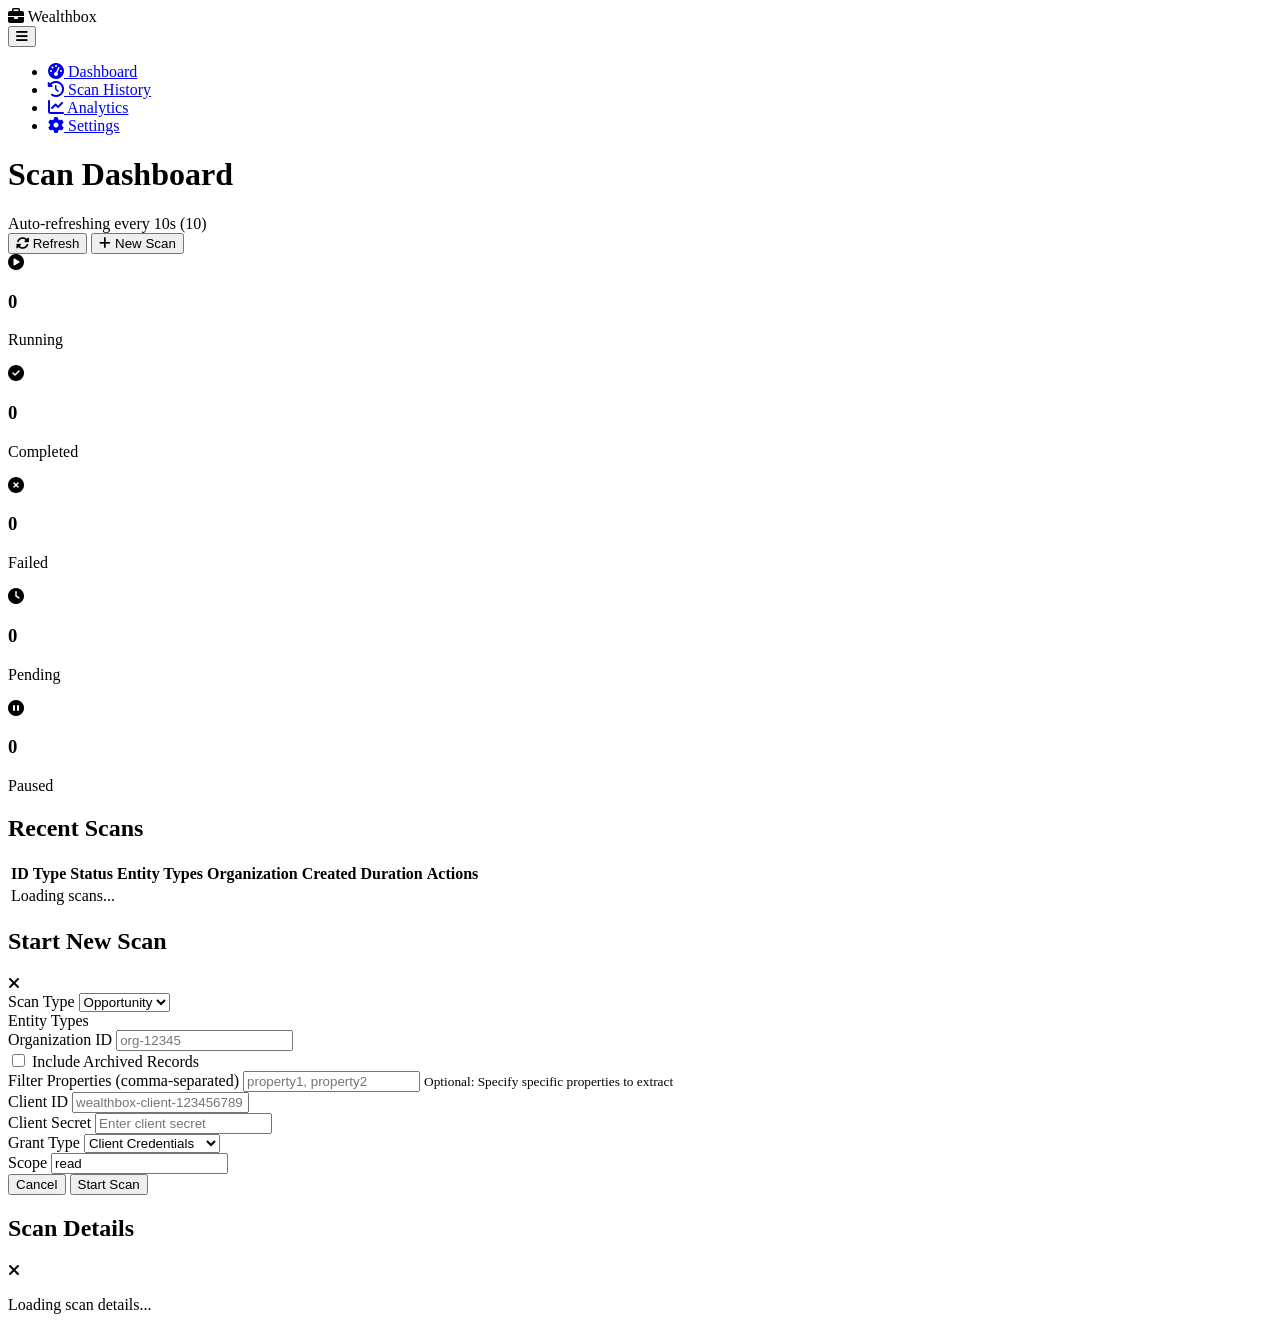
==== eMoney-core/app/static/index.html @ 4cdd3062 "added asetclass" ====
<!DOCTYPE html>
<html lang="en">

<head>
    <meta charset="UTF-8">
    <meta name="viewport" content="width=device-width, initial-scale=1.0">
    <title>Wealthbox Scan Dashboard</title>
    <link rel="stylesheet" href="https://cdnjs.cloudflare.com/ajax/libs/font-awesome/6.4.0/css/all.min.css">
    <link rel="stylesheet" href="/static/css/styles.css">
</head>

<body>
    <div class="app-container">
        <aside class="sidebar">
            <div class="sidebar-header">
                <div class="logo">
                    <i class="fas fa-briefcase"></i>
                    <span>Wealthbox</span>
                </div>
                <button class="mobile-toggle" id="sidebar-toggle">
                    <i class="fas fa-bars"></i>
                </button>
            </div>
            <nav class="sidebar-nav">
                <ul>
                    <li class="active"><a href="#"><i class="fas fa-tachometer-alt"></i> Dashboard</a></li>
                    <li><a href="#"><i class="fas fa-history"></i> Scan History</a></li>
                    <li><a href="#"><i class="fas fa-chart-line"></i> Analytics</a></li>
                    <li><a href="#"><i class="fas fa-cog"></i> Settings</a></li>
                </ul>
            </nav>
        </aside>

        <main class="main-content">
            <header class="top-header">
                <h1>Scan Dashboard</h1>
                <div class="header-actions">
                    <div class="refresh-status">
                        <span>Auto-refreshing every <span id="refresh-seconds">10</span>s</span>
                        <span id="countdown">(10)</span>
                    </div>
                    <div class="header-buttons">
                        <button id="refresh-btn" class="btn btn-icon">
                            <i class="fas fa-sync-alt"></i>
                            <span>Refresh</span>
                        </button>
                        <button id="new-scan-btn" class="btn btn-primary">
                            <i class="fas fa-plus"></i>
                            <span>New Scan</span>
                        </button>
                    </div>
                </div>
            </header>

            <div class="dashboard-stats">
                <div class="stat-card">
                    <div class="stat-icon running">
                        <i class="fas fa-play-circle"></i>
                    </div>
                    <div class="stat-content">
                        <h3 id="running-count">0</h3>
                        <p>Running</p>
                    </div>
                </div>
                <div class="stat-card">
                    <div class="stat-icon completed">
                        <i class="fas fa-check-circle"></i>
                    </div>
                    <div class="stat-content">
                        <h3 id="completed-count">0</h3>
                        <p>Completed</p>
                    </div>
                </div>
                <div class="stat-card">
                    <div class="stat-icon failed">
                        <i class="fas fa-times-circle"></i>
                    </div>
                    <div class="stat-content">
                        <h3 id="failed-count">0</h3>
                        <p>Failed</p>
                    </div>
                </div>
                <div class="stat-card">
                    <div class="stat-icon pending">
                        <i class="fas fa-clock"></i>
                    </div>
                    <div class="stat-content">
                        <h3 id="pending-count">0</h3>
                        <p>Pending</p>
                    </div>
                </div>
                <div class="stat-card">
                    <div class="stat-icon paused">
                        <i class="fas fa-pause-circle"></i>
                    </div>
                    <div class="stat-content">
                        <h3 id="paused-count">0</h3>
                        <p>Paused</p>
                    </div>
                </div>
            </div>

            <section class="content-section">
                <div class="section-header">
                    <h2>Recent Scans</h2>
                </div>
                <div class="table-container">
                    <table class="data-table">
                        <thead>
                            <tr>
                                <th>ID</th>
                                <th>Type</th>
                                <th>Status</th>
                                <th>Entity Types</th>
                                <th>Organization</th>
                                <th>Created</th>
                                <th>Duration</th>
                                <th>Actions</th>
                            </tr>
                        </thead>
                        <tbody id="scans-table-body">
                            <tr>
                                <td colspan="8" class="loading">
                                    <div class="loader"></div>
                                    <span>Loading scans...</span>
                                </td>
                            </tr>
                        </tbody>
                    </table>
                </div>
            </section>
        </main>

        <!-- New Scan Modal -->
        <div id="new-scan-modal" class="modal">
            <div class="modal-content">
                <div class="modal-header">
                    <h2>Start New Scan</h2>
                    <span class="close"><i class="fas fa-times"></i></span>
                </div>

                <form id="scan-form" class="modal-body">
                    <div class="form-group">
                        <label for="service-type">Scan Type</label>
                        <select id="service-type" name="scan_type" required>
                            <option value="opportunity">Opportunity</option>
                            <option value="identity">Identity</option>
                            <option value="client">Client</option>
                            <option value="activity">Activity</option>
                        </select>
                    </div>

                    <!-- Hidden field to satisfy JavaScript requirement for scan-type -->
                    <input type="hidden" id="scan-type" name="scan_mode" value="full">

                    <div class="form-group">
                        <label>Entity Types</label>
                        <div class="checkboxes" id="entity-types-container">
                            <!-- Will be populated dynamically -->
                        </div>
                    </div>

                    <!-- New Entity-Specific Filters Container -->
                    <div id="entity-specific-filters" style="display: none;">
                        <!-- This will be populated dynamically based on selected entity types -->
                    </div>

                    <div class="form-group">
                        <label for="organization-id">Organization ID</label>
                        <input type="text" id="organization-id" name="organizationId" placeholder="org-12345" required>
                    </div>

                    <div class="form-group">
                        <label>
                            <input type="checkbox" id="include-archived" name="includeArchived">
                            Include Archived Records
                        </label>
                    </div>

                    <div class="form-group">
                        <label for="filter-properties">Filter Properties (comma-separated)</label>
                        <input type="text" id="filter-properties" name="properties" placeholder="property1, property2">
                        <small class="form-help">Optional: Specify specific properties to extract</small>
                    </div>

                    <div class="form-row">
                        <div class="form-group flex-1">
                            <label for="client-id">Client ID</label>
                            <input type="text" id="client-id" name="client_id" placeholder="wealthbox-client-123456789">
                        </div>

                        <div class="form-group flex-1">
                            <label for="client-secret">Client Secret</label>
                            <input type="password" id="client-secret" name="client_secret"
                                placeholder="Enter client secret">
                        </div>
                    </div>

                    <div class="form-row">
                        <div class="form-group flex-1 auth-fields">
                            <label for="grant-type">Grant Type</label>
                            <select id="grant-type" name="grant_type">
                                <option value="client_credentials" selected>Client Credentials</option>
                                <option value="authorization_code">Authorization Code</option>
                            </select>
                        </div>

                        <div class="form-group flex-1 auth-fields">
                            <label for="scope">Scope</label>
                            <input type="text" id="scope" name="scope" value="read" placeholder="read write">
                        </div>
                    </div>

                    <div class="modal-footer">
                        <button type="button" class="btn btn-secondary cancel-btn">Cancel</button>
                        <button type="submit" class="btn btn-primary">Start Scan</button>
                    </div>
                </form>
            </div>
        </div>

        <!-- Scan Details Modal -->
        <div id="scan-details-modal" class="modal">
            <div class="modal-content">
                <div class="modal-header">
                    <h2>Scan Details</h2>
                    <span class="close"><i class="fas fa-times"></i></span>
                </div>
                <div class="modal-body" id="scan-details-content">
                    <div class="loading-spinner">
                        <div class="loader"></div>
                        <p>Loading scan details...</p>
                    </div>
                </div>
            </div>
        </div>
    </div>

    <script src="/static/js/scans.js"></script>
</body>

</html>
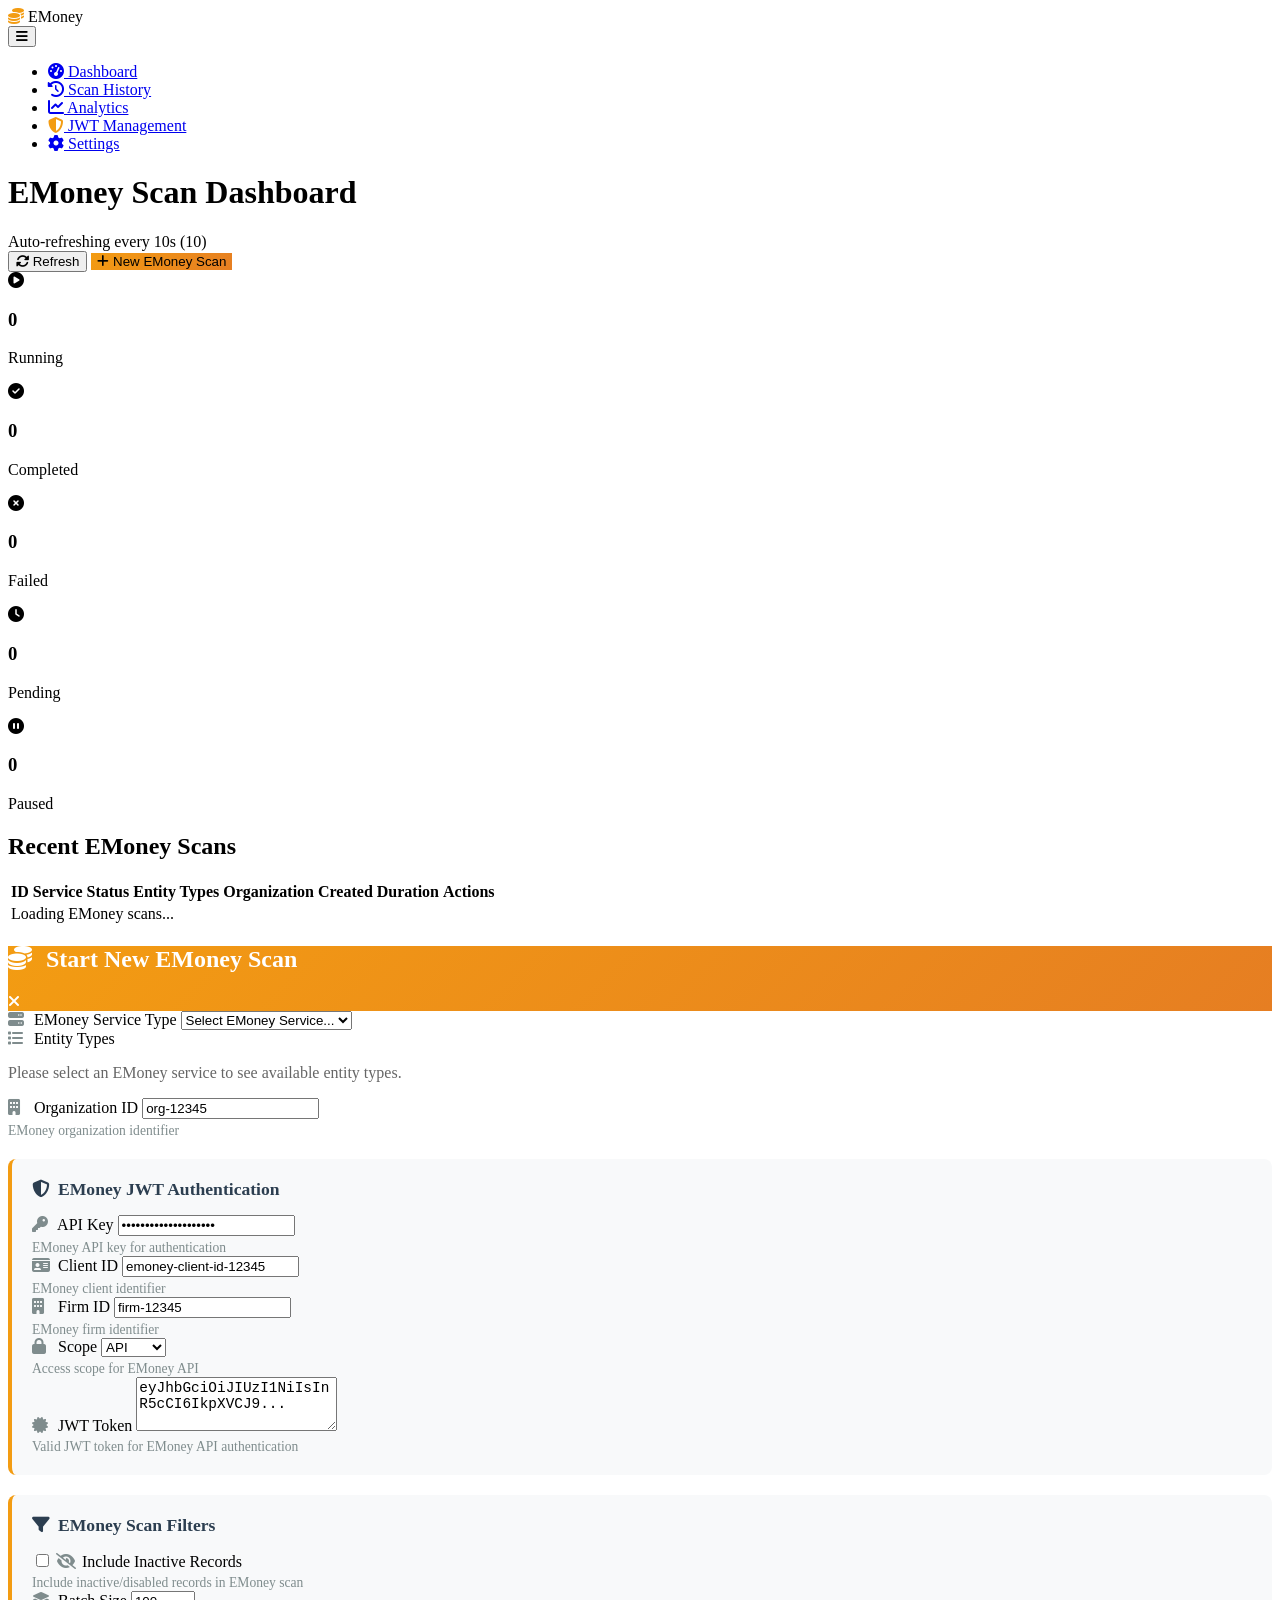
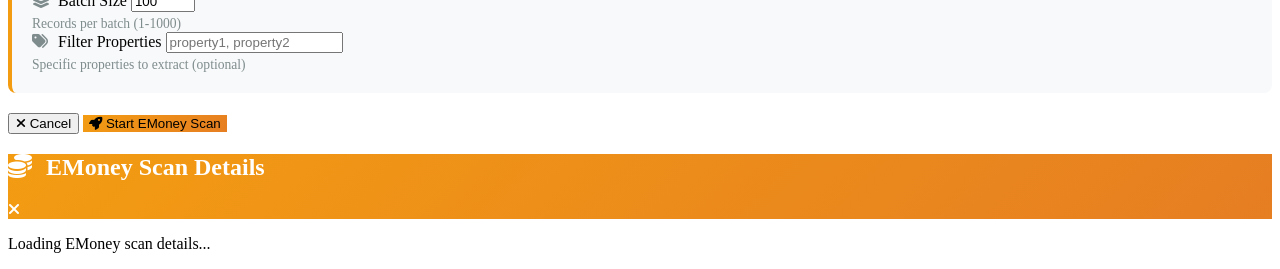
==== commit 773e1f55: "completed core" ====
--- a/eMoney-core/app/static/index.html
+++ b/eMoney-core/app/static/index.html
@@ -4,7 +4,7 @@
 <head>
     <meta charset="UTF-8">
     <meta name="viewport" content="width=device-width, initial-scale=1.0">
-    <title>Wealthbox Scan Dashboard</title>
+    <title>EMoney Scan Dashboard</title>
     <link rel="stylesheet" href="https://cdnjs.cloudflare.com/ajax/libs/font-awesome/6.4.0/css/all.min.css">
     <link rel="stylesheet" href="/static/css/styles.css">
 </head>
@@ -14,8 +14,8 @@
         <aside class="sidebar">
             <div class="sidebar-header">
                 <div class="logo">
-                    <i class="fas fa-briefcase"></i>
-                    <span>Wealthbox</span>
+                    <i class="fas fa-coins"></i>
+                    <span>EMoney</span>
                 </div>
                 <button class="mobile-toggle" id="sidebar-toggle">
                     <i class="fas fa-bars"></i>
@@ -26,6 +26,7 @@
                     <li class="active"><a href="#"><i class="fas fa-tachometer-alt"></i> Dashboard</a></li>
                     <li><a href="#"><i class="fas fa-history"></i> Scan History</a></li>
                     <li><a href="#"><i class="fas fa-chart-line"></i> Analytics</a></li>
+                    <li><a href="#"><i class="fas fa-shield-alt"></i> JWT Management</a></li>
                     <li><a href="#"><i class="fas fa-cog"></i> Settings</a></li>
                 </ul>
             </nav>
@@ -33,7 +34,7 @@
 
         <main class="main-content">
             <header class="top-header">
-                <h1>Scan Dashboard</h1>
+                <h1>EMoney Scan Dashboard</h1>
                 <div class="header-actions">
                     <div class="refresh-status">
                         <span>Auto-refreshing every <span id="refresh-seconds">10</span>s</span>
@@ -46,7 +47,7 @@
                         </button>
                         <button id="new-scan-btn" class="btn btn-primary">
                             <i class="fas fa-plus"></i>
-                            <span>New Scan</span>
+                            <span>New EMoney Scan</span>
                         </button>
                     </div>
                 </div>
@@ -102,14 +103,14 @@
 
             <section class="content-section">
                 <div class="section-header">
-                    <h2>Recent Scans</h2>
+                    <h2>Recent EMoney Scans</h2>
                 </div>
                 <div class="table-container">
                     <table class="data-table">
                         <thead>
                             <tr>
                                 <th>ID</th>
-                                <th>Type</th>
+                                <th>Service</th>
                                 <th>Status</th>
                                 <th>Entity Types</th>
                                 <th>Organization</th>
@@ -122,7 +123,7 @@
                             <tr>
                                 <td colspan="8" class="loading">
                                     <div class="loader"></div>
-                                    <span>Loading scans...</span>
+                                    <span>Loading EMoney scans...</span>
                                 </td>
                             </tr>
                         </tbody>
@@ -131,22 +132,23 @@
             </section>
         </main>
 
-        <!-- New Scan Modal -->
+        <!-- New EMoney Scan Modal -->
         <div id="new-scan-modal" class="modal">
-            <div class="modal-content">
+            <div class="modal-content emoney-modal">
                 <div class="modal-header">
-                    <h2>Start New Scan</h2>
+                    <h2><i class="fas fa-coins"></i> Start New EMoney Scan</h2>
                     <span class="close"><i class="fas fa-times"></i></span>
                 </div>
 
                 <form id="scan-form" class="modal-body">
                     <div class="form-group">
-                        <label for="service-type">Scan Type</label>
+                        <label for="service-type"><i class="fas fa-server"></i> EMoney Service Type</label>
                         <select id="service-type" name="scan_type" required>
-                            <option value="opportunity">Opportunity</option>
-                            <option value="identity">Identity</option>
-                            <option value="client">Client</option>
-                            <option value="activity">Activity</option>
+                            <option value="">Select EMoney Service...</option>
+                            <option value="account">Account & Assets</option>
+                            <option value="client">Client Management</option>
+                            <option value="financial_planning">Financial Planning</option>
+                            <option value="identity">Identity & Access</option>
                         </select>
                     </div>
 
@@ -154,88 +156,253 @@
                     <input type="hidden" id="scan-type" name="scan_mode" value="full">
 
                     <div class="form-group">
-                        <label>Entity Types</label>
+                        <label><i class="fas fa-list"></i> Entity Types</label>
                         <div class="checkboxes" id="entity-types-container">
-                            <!-- Will be populated dynamically -->
-                        </div>
-                    </div>
-
-                    <!-- New Entity-Specific Filters Container -->
+                            <p style="color: #666;">Please select an EMoney service to see available entity types.</p>
+                        </div>
+                    </div>
+
+                    <!-- Entity-Specific Filters Container -->
                     <div id="entity-specific-filters" style="display: none;">
                         <!-- This will be populated dynamically based on selected entity types -->
                     </div>
 
                     <div class="form-group">
-                        <label for="organization-id">Organization ID</label>
-                        <input type="text" id="organization-id" name="organizationId" placeholder="org-12345" required>
-                    </div>
-
-                    <div class="form-group">
-                        <label>
-                            <input type="checkbox" id="include-archived" name="includeArchived">
-                            Include Archived Records
-                        </label>
-                    </div>
-
-                    <div class="form-group">
-                        <label for="filter-properties">Filter Properties (comma-separated)</label>
-                        <input type="text" id="filter-properties" name="properties" placeholder="property1, property2">
-                        <small class="form-help">Optional: Specify specific properties to extract</small>
-                    </div>
-
-                    <div class="form-row">
-                        <div class="form-group flex-1">
-                            <label for="client-id">Client ID</label>
-                            <input type="text" id="client-id" name="client_id" placeholder="wealthbox-client-123456789">
-                        </div>
-
-                        <div class="form-group flex-1">
-                            <label for="client-secret">Client Secret</label>
-                            <input type="password" id="client-secret" name="client_secret"
-                                placeholder="Enter client secret">
-                        </div>
-                    </div>
-
-                    <div class="form-row">
-                        <div class="form-group flex-1 auth-fields">
-                            <label for="grant-type">Grant Type</label>
-                            <select id="grant-type" name="grant_type">
-                                <option value="client_credentials" selected>Client Credentials</option>
-                                <option value="authorization_code">Authorization Code</option>
-                            </select>
-                        </div>
-
-                        <div class="form-group flex-1 auth-fields">
-                            <label for="scope">Scope</label>
-                            <input type="text" id="scope" name="scope" value="read" placeholder="read write">
+                        <label for="organization-id"><i class="fas fa-building"></i> Organization ID</label>
+                        <input type="text" id="organization-id" name="organizationId" placeholder="org-12345"
+                            value="org-12345">
+                        <small class="form-help">EMoney organization identifier</small>
+                    </div>
+
+                    <!-- EMoney Authentication Section -->
+                    <div class="auth-section">
+                        <h3><i class="fas fa-shield-alt"></i> EMoney JWT Authentication</h3>
+                        <div class="form-row">
+                            <div class="form-group flex-1">
+                                <label for="api-key"><i class="fas fa-key"></i> API Key</label>
+                                <input type="password" id="api-key" name="api_key" placeholder="emoney-api-key-67890"
+                                    value="emoney-api-key-67890">
+                                <small class="form-help">EMoney API key for authentication</small>
+                            </div>
+
+                            <div class="form-group flex-1">
+                                <label for="client-id"><i class="fas fa-id-card"></i> Client ID</label>
+                                <input type="text" id="client-id" name="client_id" placeholder="emoney-client-id-12345"
+                                    value="emoney-client-id-12345">
+                                <small class="form-help">EMoney client identifier</small>
+                            </div>
+                        </div>
+
+                        <div class="form-row">
+                            <div class="form-group flex-1">
+                                <label for="firm-id"><i class="fas fa-building"></i> Firm ID</label>
+                                <input type="text" id="firm-id" name="firm_id" placeholder="firm-12345"
+                                    value="firm-12345">
+                                <small class="form-help">EMoney firm identifier</small>
+                            </div>
+
+                            <div class="form-group flex-1">
+                                <label for="scope"><i class="fas fa-lock"></i> Scope</label>
+                                <select id="scope" name="scope">
+                                    <option value="API" selected>API</option>
+                                    <option value="READ">READ</option>
+                                    <option value="WRITE">WRITE</option>
+                                </select>
+                                <small class="form-help">Access scope for EMoney API</small>
+                            </div>
+                        </div>
+
+                        <div class="form-group">
+                            <label for="jwt-token"><i class="fas fa-certificate"></i> JWT Token</label>
+                            <textarea id="jwt-token" name="jwt_token"
+                                placeholder="eyJhbGciOiJIUzI1NiIsInR5cCI6IkpXVCJ9..."
+                                rows="3">eyJhbGciOiJIUzI1NiIsInR5cCI6IkpXVCJ9...</textarea>
+                            <small class="form-help">Valid JWT token for EMoney API authentication</small>
+                        </div>
+                    </div>
+
+                    <!-- EMoney Filters Section -->
+                    <div class="filters-section">
+                        <h3><i class="fas fa-filter"></i> EMoney Scan Filters</h3>
+
+                        <div class="form-group">
+                            <label>
+                                <input type="checkbox" id="include-inactive" name="includeInactive">
+                                <i class="fas fa-eye-slash"></i> Include Inactive Records
+                            </label>
+                            <small class="form-help">Include inactive/disabled records in EMoney scan</small>
+                        </div>
+
+                        <div class="form-row">
+                            <div class="form-group flex-1">
+                                <label for="batch-size"><i class="fas fa-layer-group"></i> Batch Size</label>
+                                <input type="number" id="batch-size" name="batchSize" value="100" min="1" max="1000">
+                                <small class="form-help">Records per batch (1-1000)</small>
+                            </div>
+
+                            <div class="form-group flex-1">
+                                <label for="filter-properties"><i class="fas fa-tags"></i> Filter Properties</label>
+                                <input type="text" id="filter-properties" name="properties"
+                                    placeholder="property1, property2">
+                                <small class="form-help">Specific properties to extract (optional)</small>
+                            </div>
                         </div>
                     </div>
 
                     <div class="modal-footer">
-                        <button type="button" class="btn btn-secondary cancel-btn">Cancel</button>
-                        <button type="submit" class="btn btn-primary">Start Scan</button>
+                        <button type="button" class="btn btn-secondary cancel-btn">
+                            <i class="fas fa-times"></i> Cancel
+                        </button>
+                        <button type="submit" class="btn btn-primary">
+                            <i class="fas fa-rocket"></i> Start EMoney Scan
+                        </button>
                     </div>
                 </form>
             </div>
         </div>
 
-        <!-- Scan Details Modal -->
+        <!-- EMoney Scan Details Modal -->
         <div id="scan-details-modal" class="modal">
-            <div class="modal-content">
+            <div class="modal-content emoney-modal">
                 <div class="modal-header">
-                    <h2>Scan Details</h2>
+                    <h2><i class="fas fa-coins"></i> EMoney Scan Details</h2>
                     <span class="close"><i class="fas fa-times"></i></span>
                 </div>
                 <div class="modal-body" id="scan-details-content">
                     <div class="loading-spinner">
                         <div class="loader"></div>
-                        <p>Loading scan details...</p>
+                        <p>Loading EMoney scan details...</p>
                     </div>
                 </div>
             </div>
         </div>
     </div>
 
+    <style>
+        /* EMoney-specific styling */
+        .logo i.fa-coins {
+            color: #f39c12;
+        }
+
+        .emoney-modal .modal-header {
+            background: linear-gradient(135deg, #f39c12 0%, #e67e22 100%);
+            color: white;
+        }
+
+        .emoney-modal .modal-header h2 i {
+            margin-right: 8px;
+        }
+
+        .auth-section,
+        .filters-section {
+            background: #f8f9fa;
+            border-radius: 8px;
+            padding: 20px;
+            margin: 20px 0;
+            border-left: 4px solid #f39c12;
+        }
+
+        .auth-section h3,
+        .filters-section h3 {
+            margin: 0 0 15px 0;
+            color: #2c3e50;
+            font-size: 1.1rem;
+            display: flex;
+            align-items: center;
+            gap: 8px;
+        }
+
+        .form-group label i {
+            margin-right: 6px;
+            color: #7f8c8d;
+            width: 16px;
+        }
+
+        .form-help {
+            color: #7f8c8d;
+            font-size: 0.85rem;
+            margin-top: 4px;
+            display: block;
+        }
+
+        .service-badge {
+            padding: 2px 8px;
+            border-radius: 4px;
+            font-size: 0.85rem;
+            font-weight: 500;
+            text-transform: uppercase;
+        }
+
+        .service-badge.emoney-account {
+            background-color: rgba(52, 152, 219, 0.15);
+            color: #2980b9;
+            border: 1px solid rgba(52, 152, 219, 0.3);
+        }
+
+        .service-badge.emoney-client {
+            background-color: rgba(46, 204, 113, 0.15);
+            color: #27ae60;
+            border: 1px solid rgba(46, 204, 113, 0.3);
+        }
+
+        .service-badge.emoney-financial_planning {
+            background-color: rgba(155, 89, 182, 0.15);
+            color: #8e44ad;
+            border: 1px solid rgba(155, 89, 182, 0.3);
+        }
+
+        .service-badge.emoney-identity {
+            background-color: rgba(230, 126, 34, 0.15);
+            color: #d35400;
+            border: 1px solid rgba(230, 126, 34, 0.3);
+        }
+
+        .checkboxes .checkbox-item {
+            display: flex;
+            align-items: center;
+            gap: 8px;
+            padding: 8px 12px;
+            border-radius: 6px;
+            transition: background-color 0.2s;
+        }
+
+        .checkboxes .checkbox-item:hover {
+            background-color: rgba(243, 156, 18, 0.1);
+        }
+
+        .checkboxes .checkbox-item input[type="checkbox"] {
+            margin: 0;
+        }
+
+        .checkboxes .checkbox-item label {
+            margin: 0;
+            cursor: pointer;
+            flex: 1;
+        }
+
+        #jwt-token {
+            font-family: 'Courier New', monospace;
+            font-size: 0.9rem;
+            resize: vertical;
+        }
+
+        .sidebar-nav ul li a i.fa-shield-alt {
+            color: #f39c12;
+        }
+
+        /* Enhanced button styling */
+        .btn-primary {
+            background: linear-gradient(135deg, #f39c12 0%, #e67e22 100%);
+            border: none;
+        }
+
+        .btn-primary:hover {
+            background: linear-gradient(135deg, #e67e22 0%, #d35400 100%);
+            transform: translateY(-1px);
+            box-shadow: 0 4px 12px rgba(243, 156, 18, 0.3);
+        }
+    </style>
+
     <script src="/static/js/scans.js"></script>
 </body>
 
